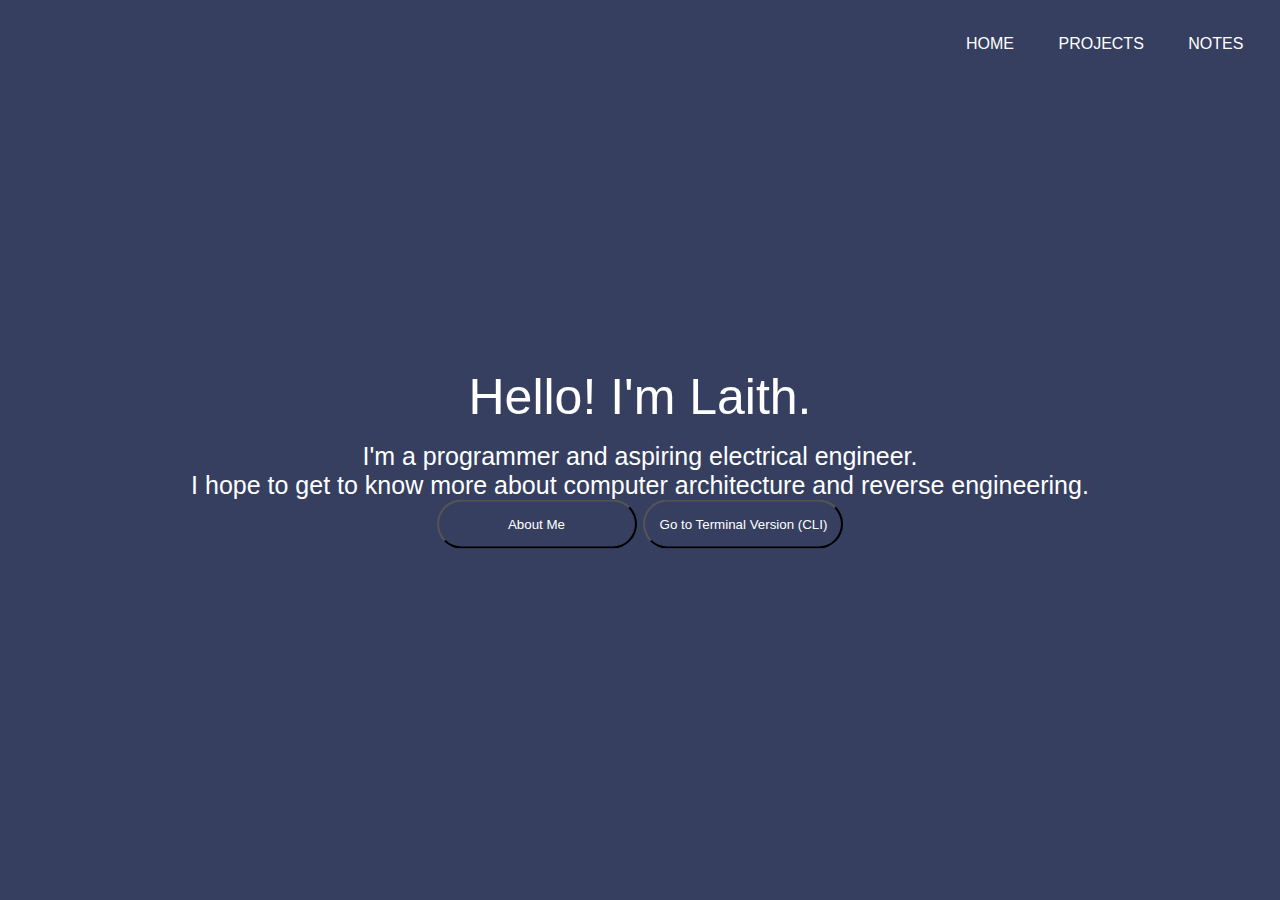
==== index.html @ bb85a42e "Added style.css file, completed basic look." ====
<!-- TODO:
- Add gradient background (preferably something to do with electrical engineering, linux, notes, or programming)
- Make the buttons look nice
- Find a nice font
- Add a page for the home, project, notes, and Contact. 
- Be able to scroll down to about me (with button bc it looks nicer and makes the website look good)
-->


<!DOCTYPE html>
<html>
    <head>
        
        <title> Portfolio </title>
        <link rel="stylesheet" href="style.css"

    </head>

    <body>

        <div class="banner">
            <div class="navbar">
                <ul>
                    <li><a href="#">Home</a></li>
                    <li><a href="#">Projects</a></li>
                    <li><a href="#">Notes</a></li>
                    <li><a href="#">Contact Me</a></li>
                </ul>
            </div>

            <div class="content">
                <h1><b>Hello! I'm Laith.</b></h1>
                <p>I'm a programmer and aspiring electrical engineer. 
                <br>I hope to get to know more about computer architecture and reverse engineering.</br></p>
                <div>
                    <button type="button"> <span></span>About Me</button>
                    <button type="button"><span></span>Go to Terminal Version (CLI)</button>
                </div>

            </div>

        </div>
       
    </body>

</html>
---- style.css ----
*{
    margin: 0;
    padding: 0;
    font-family: sans-serif;
}

.banner{
    width:100%;
    height: 100vh;
    background-color:#363F5F;
    font-family: sans-serif;
}

.navbar{
    width:85%;
    margin:auto;
    padding: 35px 0;
    display: flex;
    align-items:center;
    justify-content: space-between;
}

.navbar ul li {
    list-style: none;
    display: inline-block;
    left: 850px;
    margin: 0 20px;
    position: relative;

}

.navbar ul li a {
    text-decoration: none;
    color: #fff;
    text-transform: uppercase;

}

.navbar ul li::after{
    content:'';
    height:3px;
    width: 0%;
    background:#009688;
    position: absolute;
    left: 0;
    bottom: 0;
    transition: 0.5s;
}

.navbar ul li:hover::after{
    width:100%;

}

.content{
    font-family: Trebuchet, sans-serif;
    width:100%;
    position:absolute;
    top:50%;
    transform:translateY(-50%);
    text-align: center;
    color: #fff;
    font-size:25px;
}

.content h1{
    margin: 20px auto;
    font-weight: 100;
    line-height: 50px;
    font-family: Trebuchet, sans-serif;

}

button{
    width:200px;
    padding: 15px 0;
    text-align: center;
    border-radius: 25px;
    font-weight: 2px solid #009688;
    background: transparent;
    color:white;
    cursor: pointer;
    position: relative;
    overflow: hidden;
}

span{
    background:#009688;
    height:100%;
    width:0;
    border-radius: 25px;
    position: absolute;
    left: 0;
    bottom: 0;
    z-index: -1;
    transition:0.5s;

}

button:hover span{
    width:100%;
}

button:hover{
    border:none;
}
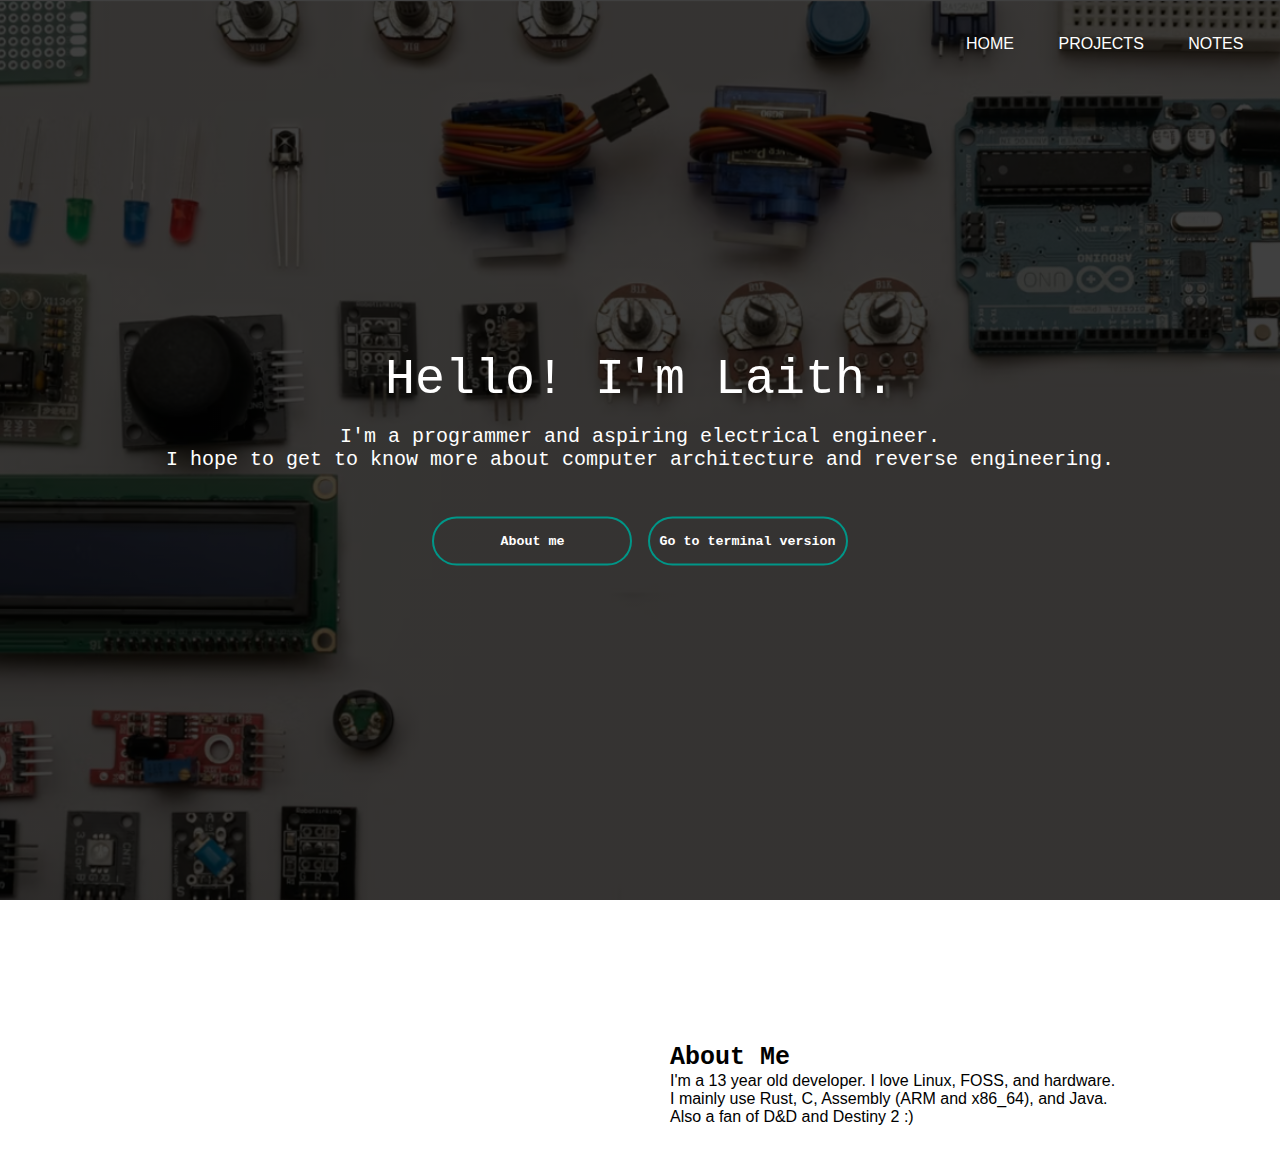
==== commit 61d9f1ee: "Added about me (just basic html right now), fixed buttons, and fixed font + background." ====
--- a/index.html
+++ b/index.html
@@ -1,7 +1,7 @@
 <!-- TODO:
-- Add gradient background (preferably something to do with electrical engineering, linux, notes, or programming)
-- Make the buttons look nice
-- Find a nice font
+- [done] Add gradient background (preferably something to do with electrical engineering, linux, notes, or programming)
+- [done] Make the buttons look nice
+- [done] Find a nice font
 - Add a page for the home, project, notes, and Contact. 
 - Be able to scroll down to about me (with button bc it looks nicer and makes the website look good)
 -->
@@ -12,6 +12,7 @@
     <head>
         
         <title> Portfolio </title>
+        <meta name="Description" content="Personal website/portfolio.">
         <link rel="stylesheet" href="style.css"
 
     </head>
@@ -31,15 +32,33 @@
             <div class="content">
                 <h1><b>Hello! I'm Laith.</b></h1>
                 <p>I'm a programmer and aspiring electrical engineer. 
-                <br>I hope to get to know more about computer architecture and reverse engineering.</br></p>
+                <br>I hope to get to know more about computer architecture and reverse engineering.</br>
+                <br></br></p>
                 <div>
-                    <button type="button"> <span></span>About Me</button>
-                    <button type="button"><span></span>Go to Terminal Version (CLI)</button>
+                    <button type="button"> <span></span>About me</button>
+                    <button type="button"><span></span>Go to terminal version</button>
                 </div>
 
             </div>
 
         </div>
+
+        <div class="about">
+
+            <br></br>
+            <br></br>
+            <br></br>
+
+            <h1> About Me </h1>
+            
+            <p> I'm a 13 year old developer. I love Linux, FOSS, and hardware. 
+            <br>I mainly use Rust, C, Assembly (ARM and x86_64), and Java. </br> 
+                Also a fan of D&D and Destiny 2 :)</p>
+
+        </div>
+
+
+
        
     </body>
 
--- a/style.css
+++ b/style.css
@@ -1,14 +1,14 @@
 *{
     margin: 0;
     padding: 0;
-    font-family: sans-serif;
 }
 
 .banner{
     width:100%;
     height: 100vh;
-    background-color:#363F5F;
-    font-family: sans-serif;
+    background-image: linear-gradient(rgba(0,0,0,.75),rgba(0,0,0,.75)),url(background.jpg);
+    background-size: cover;
+    background-position: center;
 }
 
 .navbar{
@@ -18,6 +18,7 @@
     display: flex;
     align-items:center;
     justify-content: space-between;
+    font-family: sans-serif;
 }
 
 .navbar ul li {
@@ -26,6 +27,7 @@
     left: 850px;
     margin: 0 20px;
     position: relative;
+    font-family: sans-serif;
 
 }
 
@@ -33,6 +35,7 @@
     text-decoration: none;
     color: #fff;
     text-transform: uppercase;
+    font-family: sans-serif;
 
 }
 
@@ -45,6 +48,7 @@
     left: 0;
     bottom: 0;
     transition: 0.5s;
+    font-family: sans-serif;
 }
 
 .navbar ul li:hover::after{
@@ -53,7 +57,7 @@
 }
 
 .content{
-    font-family: Trebuchet, sans-serif;
+    font-family: monospace;
     width:100%;
     position:absolute;
     top:50%;
@@ -67,7 +71,13 @@
     margin: 20px auto;
     font-weight: 100;
     line-height: 50px;
-    font-family: Trebuchet, sans-serif;
+    font-family: monospace;
+
+}
+
+.content p{
+    font-family: monospace;
+    font-size:20px;
 
 }
 
@@ -76,12 +86,14 @@
     padding: 15px 0;
     text-align: center;
     border-radius: 25px;
-    font-weight: 2px solid #009688;
+    font-weight: bold;
+    border:2px solid #009688;
     background: transparent;
     color:white;
     cursor: pointer;
     position: relative;
     overflow: hidden;
+    font-family: monospace;
 }
 
 span{
@@ -94,6 +106,7 @@
     bottom: 0;
     z-index: -1;
     transition:0.5s;
+    font-family:monospace;
 
 }
 
@@ -103,4 +116,27 @@
 
 button:hover{
     border:none;
+}
+
+/* Past the banner */
+
+.about {
+    width:85%;
+    margin:auto;
+    padding: 35px 0;
+    align-items:center;
+    display: inline-block;
+    left: 650px;
+    margin: 0 20px;
+    position: relative;
+    
+}
+
+.about h1 {
+    font-size: 25px; 
+    font-family: monospace;
+}
+
+.about p {
+    font-family: sans-serif;
 }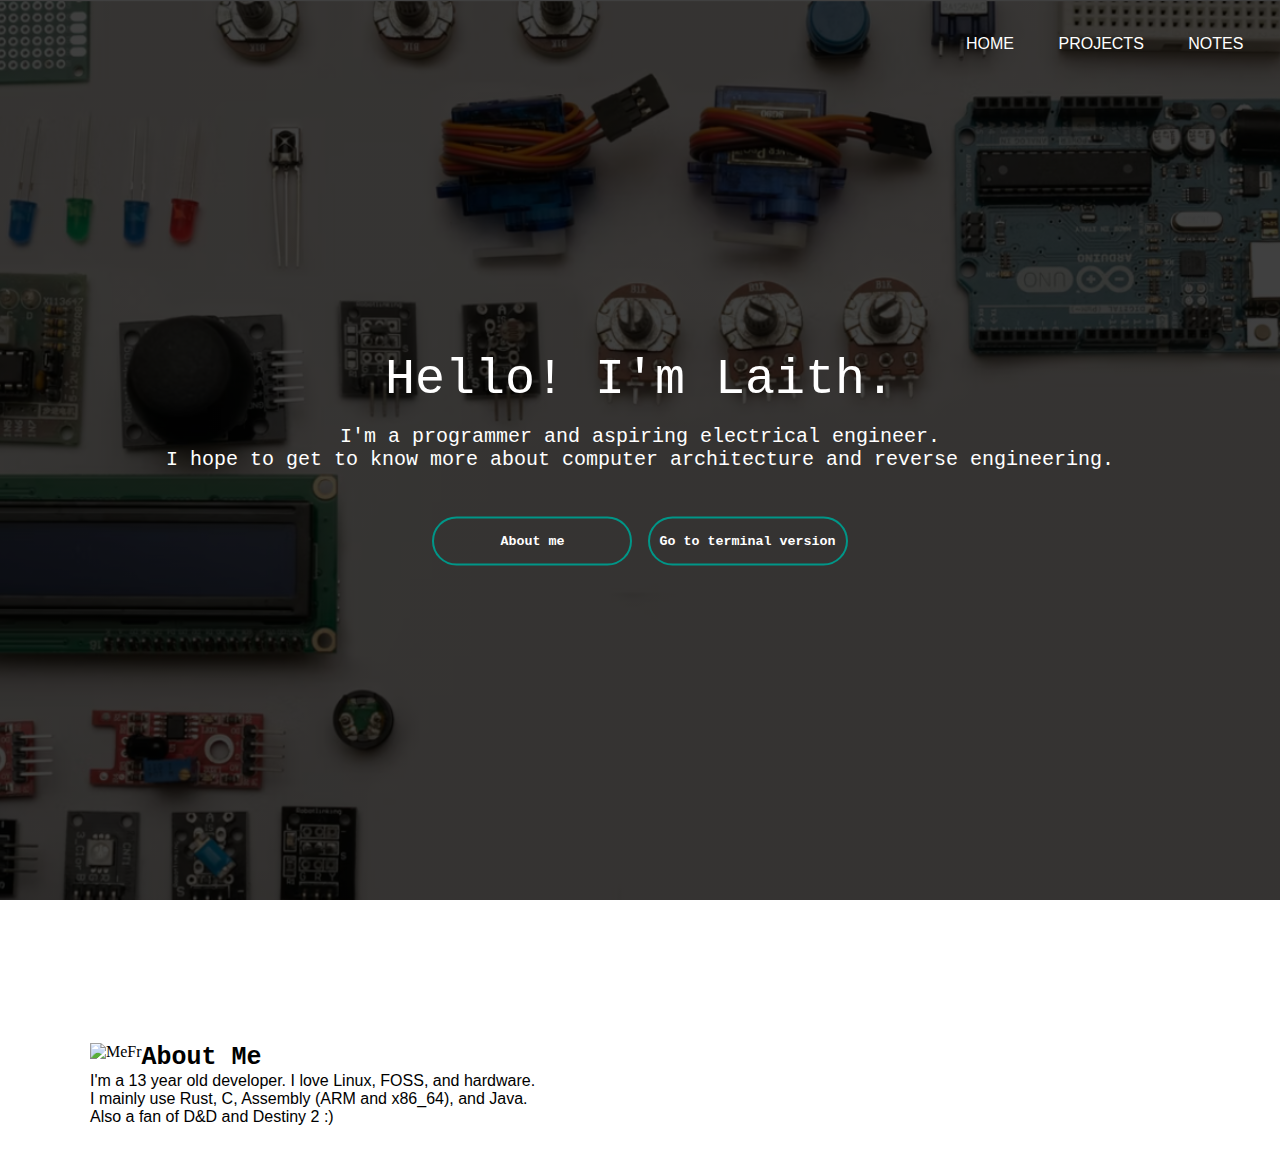
==== commit 234ff452: "added about me with pictures. I'd say this is the final for it." ====
--- a/index.html
+++ b/index.html
@@ -49,6 +49,8 @@
             <br></br>
             <br></br>
 
+            <img src="mefr.png" alt="MeFr">
+
             <h1> About Me </h1>
             
             <p> I'm a 13 year old developer. I love Linux, FOSS, and hardware. 
--- a/style.css
+++ b/style.css
@@ -6,9 +6,12 @@
 .banner{
     width:100%;
     height: 100vh;
-    background-image: linear-gradient(rgba(0,0,0,.75),rgba(0,0,0,.75)),url(background.jpg);
+    background-image: linear-gradient(rgba(0,0,0,.75),rgba(0,0,0,.75)),url(background.jpg); 
     background-size: cover;
     background-position: center;
+    -webkit-background-size: cover;
+    -moz-background-size: cover;
+    -o-background-size: cover;
 }
 
 .navbar{
@@ -126,7 +129,7 @@
     padding: 35px 0;
     align-items:center;
     display: inline-block;
-    left: 650px;
+    left: 70px;
     margin: 0 20px;
     position: relative;
     
@@ -139,4 +142,9 @@
 
 .about p {
     font-family: sans-serif;
+    right: 500px;
+}
+
+.about img {
+    float:left;
 }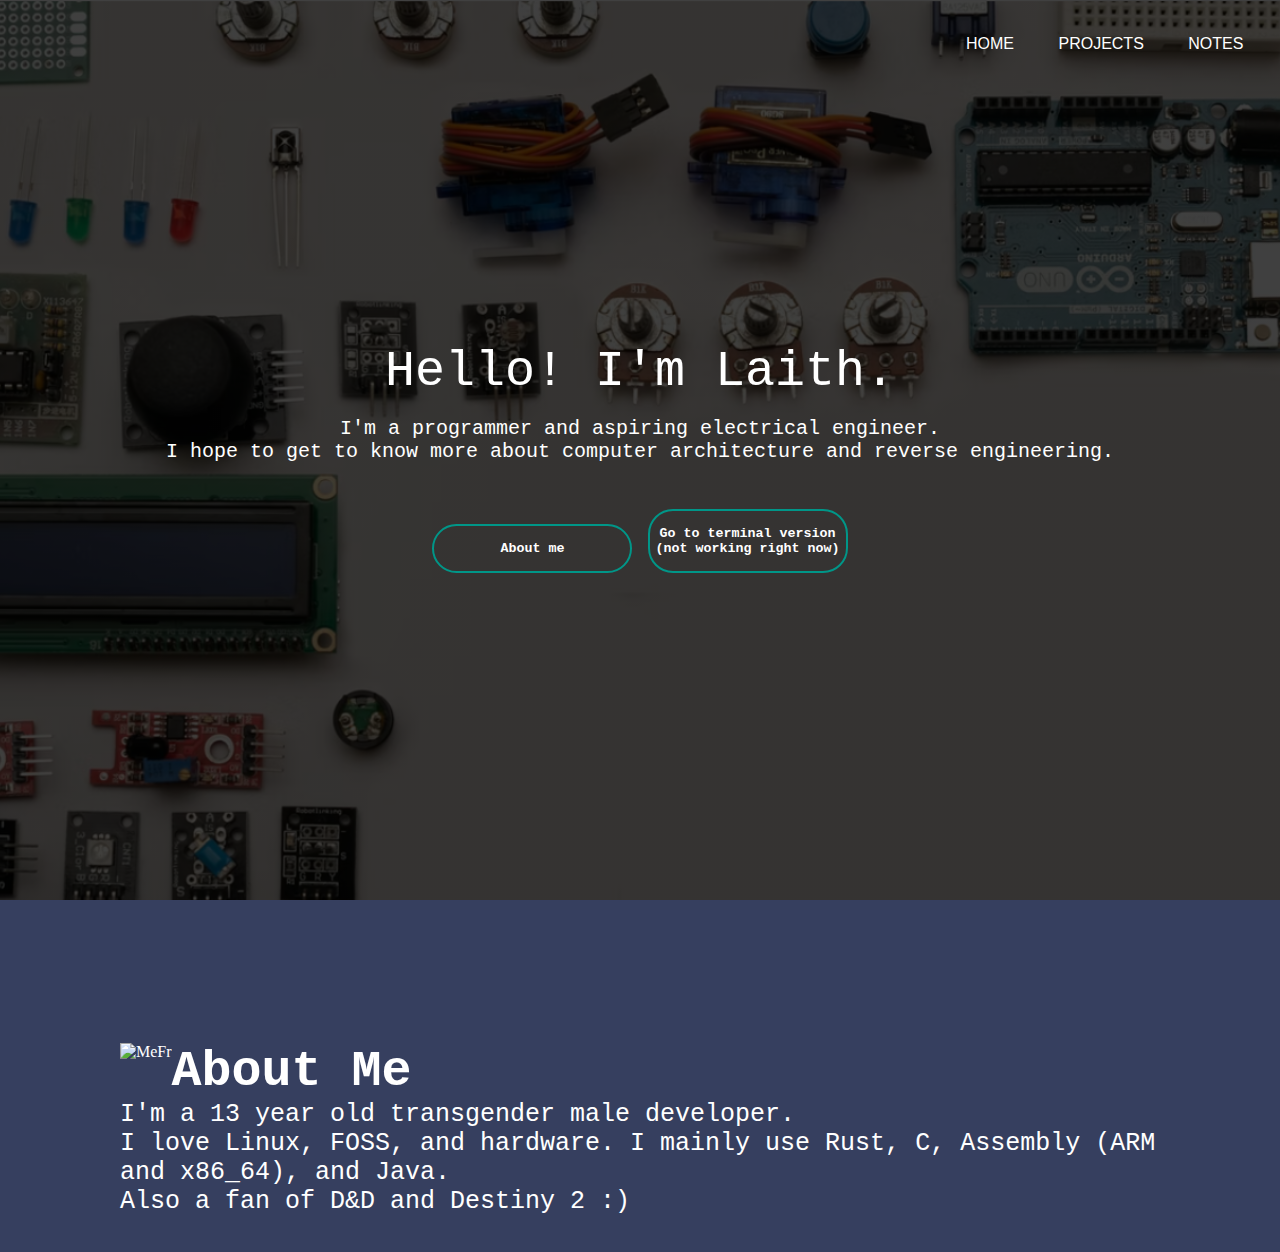
==== commit 5dbca4c1: "Added function to buttons, and added contacts. No content added to notes or projects, and fixed abou" ====
--- a/index.html
+++ b/index.html
@@ -2,8 +2,8 @@
 - [done] Add gradient background (preferably something to do with electrical engineering, linux, notes, or programming)
 - [done] Make the buttons look nice
 - [done] Find a nice font
-- Add a page for the home, project, notes, and Contact. 
-- Be able to scroll down to about me (with button bc it looks nicer and makes the website look good)
+- Add a page for the home [done], project [done], notes [done], and Contact[done]. 
+- Be able to scroll down to about me (with button bc it looks nicer and makes the website look good) [done]
 -->
 
 
@@ -18,14 +18,15 @@
     </head>
 
     <body>
+        
 
         <div class="banner">
             <div class="navbar">
                 <ul>
-                    <li><a href="#">Home</a></li>
-                    <li><a href="#">Projects</a></li>
-                    <li><a href="#">Notes</a></li>
-                    <li><a href="#">Contact Me</a></li>
+                    <li><a href="index.html">Home</a></li>
+                    <li><a href="projects.html">Projects</a></li>
+                    <li><a href="notes.html">Notes</a></li>
+                    <li><a href="contactme.html">Contact Me</a></li>
                 </ul>
             </div>
 
@@ -35,27 +36,28 @@
                 <br>I hope to get to know more about computer architecture and reverse engineering.</br>
                 <br></br></p>
                 <div>
-                    <button type="button"> <span></span>About me</button>
-                    <button type="button"><span></span>Go to terminal version</button>
+                    <button type="button" onclick="location.href='#aboutme'"> <span></span>About me</button>
+                    <button type="button"><span></span>Go to terminal version (not working right now)</button>
                 </div>
 
             </div>
 
         </div>
 
-        <div class="about">
+        <div class="about" id="aboutme">
 
             <br></br>
             <br></br>
             <br></br>
 
-            <img src="mefr.png" alt="MeFr">
+            <img src="mefrtrans.jpg" alt="MeFr">
 
             <h1> About Me </h1>
             
-            <p> I'm a 13 year old developer. I love Linux, FOSS, and hardware. 
-            <br>I mainly use Rust, C, Assembly (ARM and x86_64), and Java. </br> 
-                Also a fan of D&D and Destiny 2 :)</p>
+            <p> I'm a 13 year old transgender male developer. 
+            <br>I love Linux, FOSS, and hardware. I mainly use Rust, C, 
+              Assembly (ARM and x86_64), and Java. </br> Also a fan of D&D and Destiny 2 :)</p>
+             
 
         </div>
 
--- a/style.css
+++ b/style.css
@@ -129,22 +129,35 @@
     padding: 35px 0;
     align-items:center;
     display: inline-block;
-    left: 70px;
+    left: 100px;
     margin: 0 20px;
     position: relative;
+    color:white;
     
 }
 
 .about h1 {
-    font-size: 25px; 
+    font-size: 50px; 
     font-family: monospace;
 }
 
 .about p {
-    font-family: sans-serif;
-    right: 500px;
+    font-family: monospace;
+    font-size: 25px;
+    right: 200px;
 }
 
 .about img {
     float:left;
+}
+
+body {    
+   background:#363F5F;
+   
+
+}
+
+html {
+    height: 100%;
+    scroll-behavior: smooth;  
 }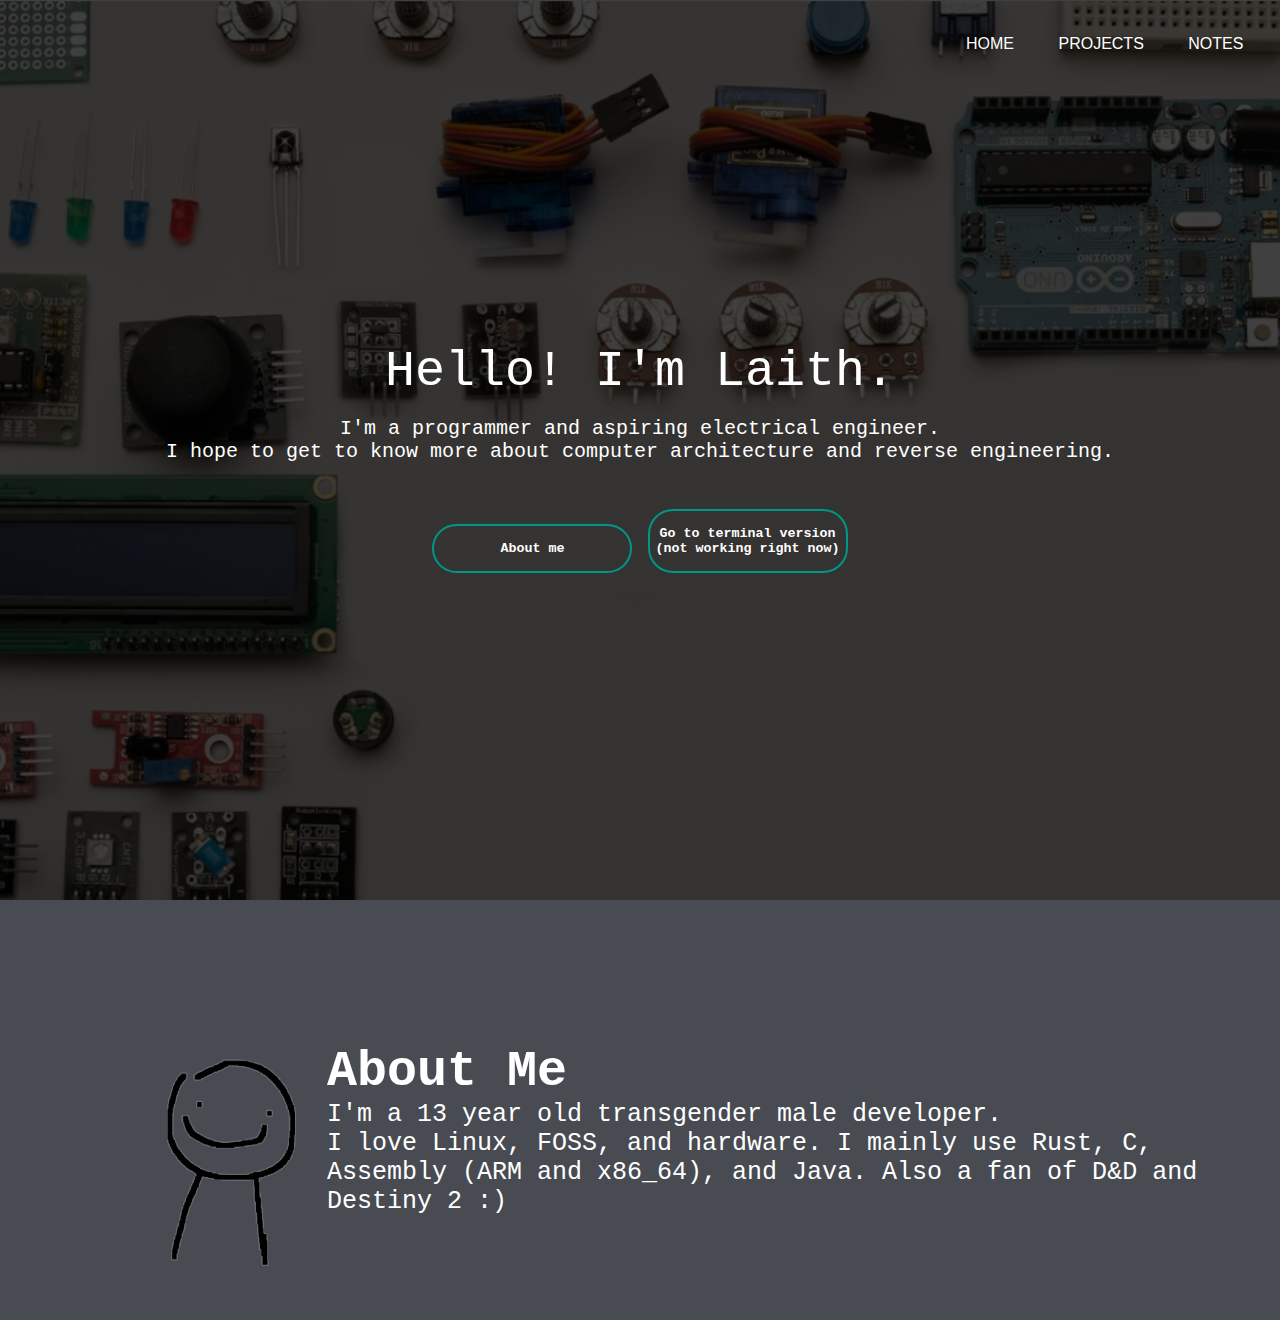
==== commit d3151c10: "Changed color of website" ====
--- a/index.html
+++ b/index.html
@@ -2,8 +2,10 @@
 - [done] Add gradient background (preferably something to do with electrical engineering, linux, notes, or programming)
 - [done] Make the buttons look nice
 - [done] Find a nice font
-- Add a page for the home [done], project [done], notes [done], and Contact[done]. 
+- [done] Add a page for the home [done], project [done], notes [done], and Contact[done]. 
 - Be able to scroll down to about me (with button bc it looks nicer and makes the website look good) [done]
+- [done]Test out colorschemes for website
+- Add notes and projects
 -->
 
 
@@ -12,6 +14,9 @@
     <head>
         
         <title> Portfolio </title>
+        <meta name="author" content="Laith Ghandour">
+        <meta name="keywords" content="personal website, portfolio, programming, electrical engineering">
+        <meta name="viewport" content="width=device-width, initial-scale=1.0">
         <meta name="Description" content="Personal website/portfolio.">
         <link rel="stylesheet" href="style.css"
 
@@ -56,7 +61,7 @@
             
             <p> I'm a 13 year old transgender male developer. 
             <br>I love Linux, FOSS, and hardware. I mainly use Rust, C, 
-              Assembly (ARM and x86_64), and Java. </br> Also a fan of D&D and Destiny 2 :)</p>
+              Assembly (ARM and x86_64), and Java.  Also a fan of D&D and Destiny 2 :) <br></p>
              
 
         </div>
--- a/style.css
+++ b/style.css
@@ -152,7 +152,7 @@
 }
 
 body {    
-   background:#363F5F;
+   background:#484B52;
    
 
 }
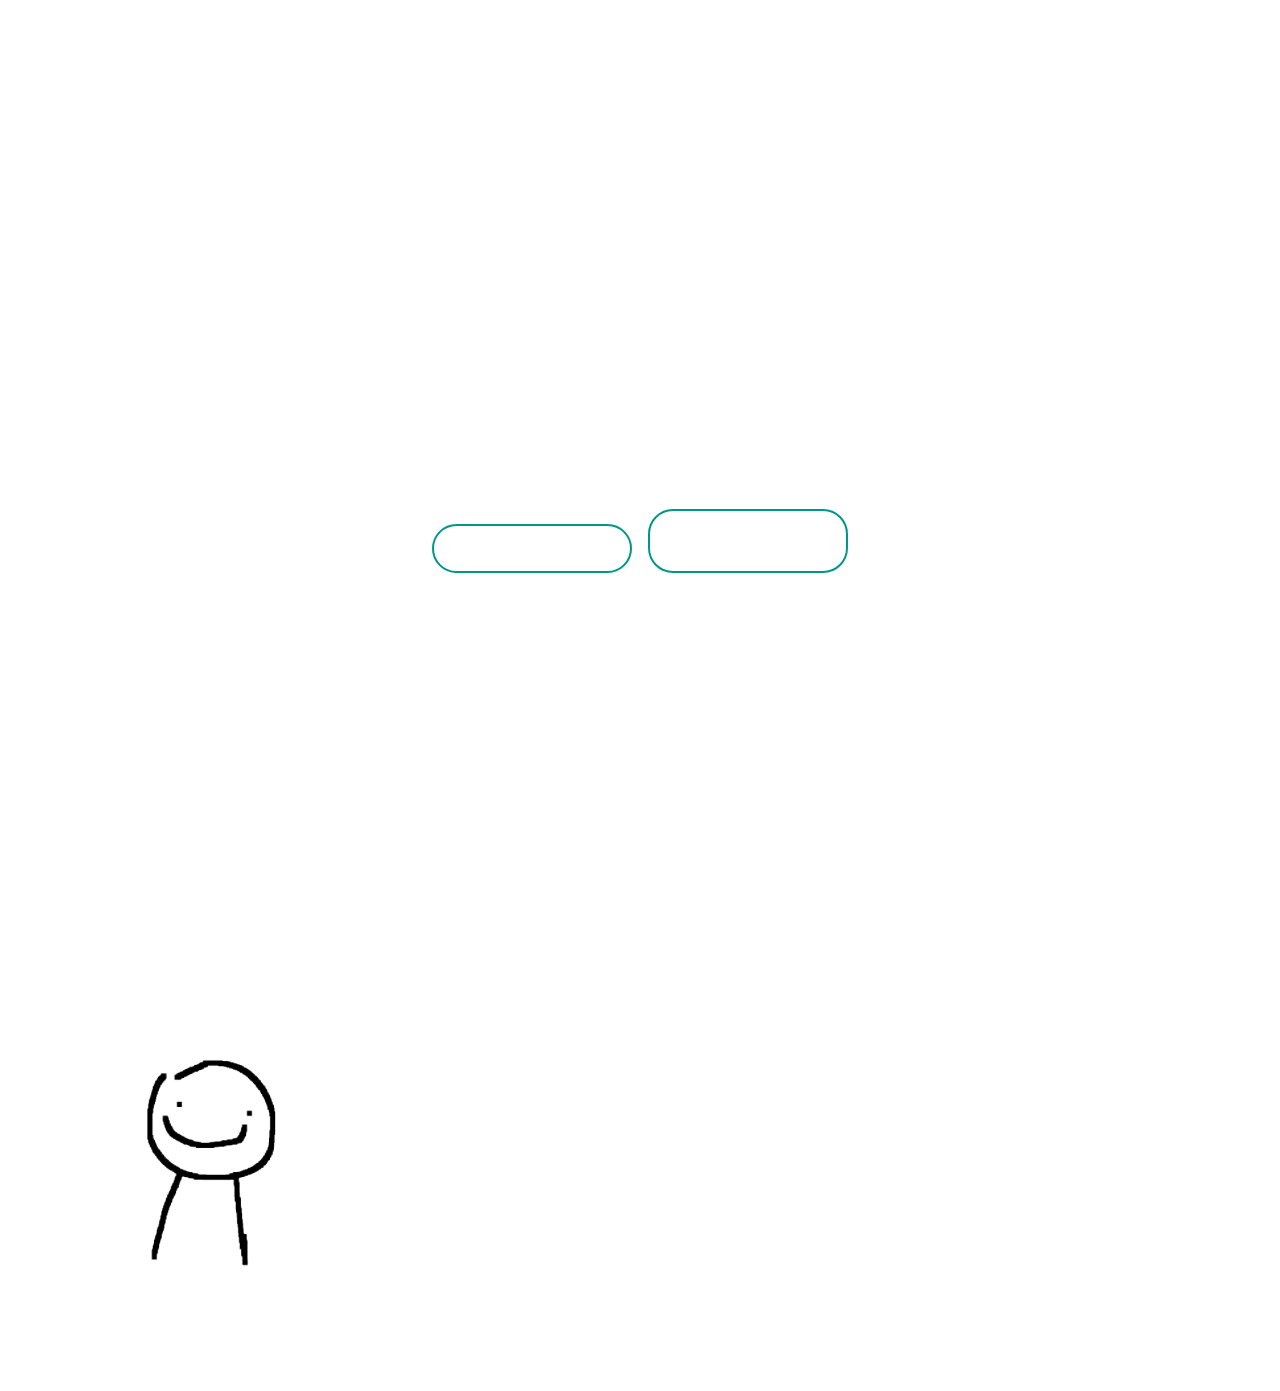
==== commit f27ba49b: "added new background, updated about me. TODO: Fix size of div, add blog to portfolio." ====
--- a/index.html
+++ b/index.html
@@ -32,6 +32,7 @@
                     <li><a href="projects.html">Projects</a></li>
                     <li><a href="notes.html">Notes</a></li>
                     <li><a href="contactme.html">Contact Me</a></li>
+                    <li><a href="blogs.html">Blogs</a><li>
                 </ul>
             </div>
 
@@ -59,9 +60,12 @@
 
             <h1> About Me </h1>
             
-            <p> I'm a 13 year old transgender male developer. 
-            <br>I love Linux, FOSS, and hardware. I mainly use Rust, C, 
-              Assembly (ARM and x86_64), and Java.  Also a fan of D&D and Destiny 2 :) <br></p>
+            <p> I'm a 13 year old transgender male developer with a deep passion for computer science, specifically low-level programming.
+            I specialize in C++, C, Rust, Assembly (Mostly ARM, x86_64, and 6502), and JS/HTML/CSS. I use C++ and Rust to create amazing desktop applications, and JS/HTML/CSS to teach
+            what there is to know about low-level programming. I run blogs about my programming journey, and also just my daily life!
+            
+                <br>Other than programming, I'm interested in lots of different games and skills! I love D&D, badminton, and biking. </br>
+            </p>
              
 
         </div>
--- a/style.css
+++ b/style.css
@@ -6,7 +6,7 @@
 .banner{
     width:100%;
     height: 100vh;
-    background-image: linear-gradient(rgba(0,0,0,.75),rgba(0,0,0,.75)),url(background.jpg); 
+    background-image: url(subtle-prism.png); 
     background-size: cover;
     background-position: center;
     -webkit-background-size: cover;
@@ -27,7 +27,7 @@
 .navbar ul li {
     list-style: none;
     display: inline-block;
-    left: 850px;
+    left: 750px;
     margin: 0 20px;
     position: relative;
     font-family: sans-serif;
@@ -125,12 +125,12 @@
 
 .about {
     width:85%;
+    height:100px;
     margin:auto;
     padding: 35px 0;
     align-items:center;
     display: inline-block;
     left: 100px;
-    margin: 0 20px;
     position: relative;
     color:white;
     
@@ -138,13 +138,17 @@
 
 .about h1 {
     font-size: 50px; 
+    align-items: center;
+    display:inline-block;
+    left: 100px;
+    margin: 0 300px;
     font-family: monospace;
 }
 
 .about p {
     font-family: monospace;
     font-size: 25px;
-    right: 200px;
+    align-items: center;
 }
 
 .about img {
@@ -152,12 +156,11 @@
 }
 
 body {    
-   background:#484B52;
-   
+background-image:url(subtle-prism.png); 
 
 }
 
 html {
     height: 100%;
-    scroll-behavior: smooth;  
-}+    scroll-behavior: smooth; 
+}
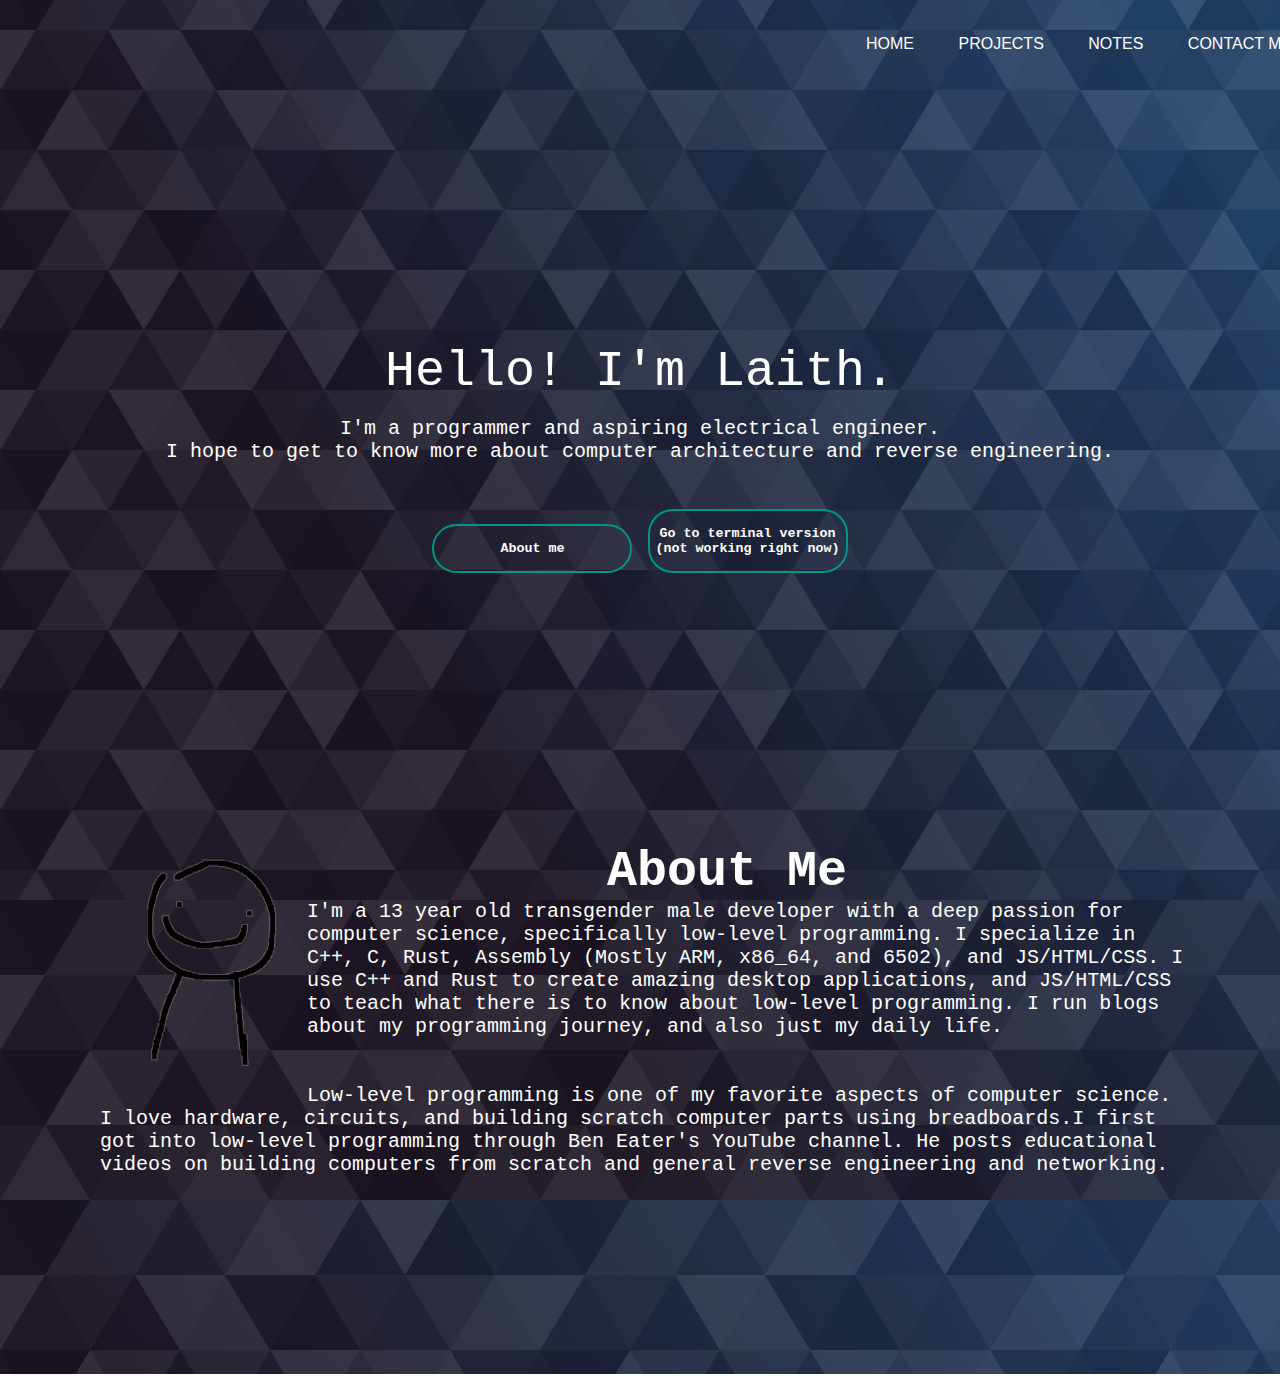
==== commit 84953494: "Fixed about me. TODO: add blog website" ====
--- a/index.html
+++ b/index.html
@@ -62,9 +62,11 @@
             
             <p> I'm a 13 year old transgender male developer with a deep passion for computer science, specifically low-level programming.
             I specialize in C++, C, Rust, Assembly (Mostly ARM, x86_64, and 6502), and JS/HTML/CSS. I use C++ and Rust to create amazing desktop applications, and JS/HTML/CSS to teach
-            what there is to know about low-level programming. I run blogs about my programming journey, and also just my daily life!
+            what there is to know about low-level programming. I run blogs about my programming journey, and also just my daily life. 
+
+                <br>                         </br>
             
-                <br>Other than programming, I'm interested in lots of different games and skills! I love D&D, badminton, and biking. </br>
+                <br>Low-level programming is one of my favorite aspects of computer science. I love hardware, circuits, and building scratch computer parts using breadboards.I first got into low-level programming through Ben Eater's YouTube channel. He posts educational videos on building computers from scratch and general reverse engineering and networking.</br>
             </p>
              
 
--- a/style.css
+++ b/style.css
@@ -131,6 +131,7 @@
     align-items:center;
     display: inline-block;
     left: 100px;
+    bottom: 200px;
     position: relative;
     color:white;
     
@@ -147,7 +148,7 @@
 
 .about p {
     font-family: monospace;
-    font-size: 25px;
+    font-size: 20px;
     align-items: center;
 }
 
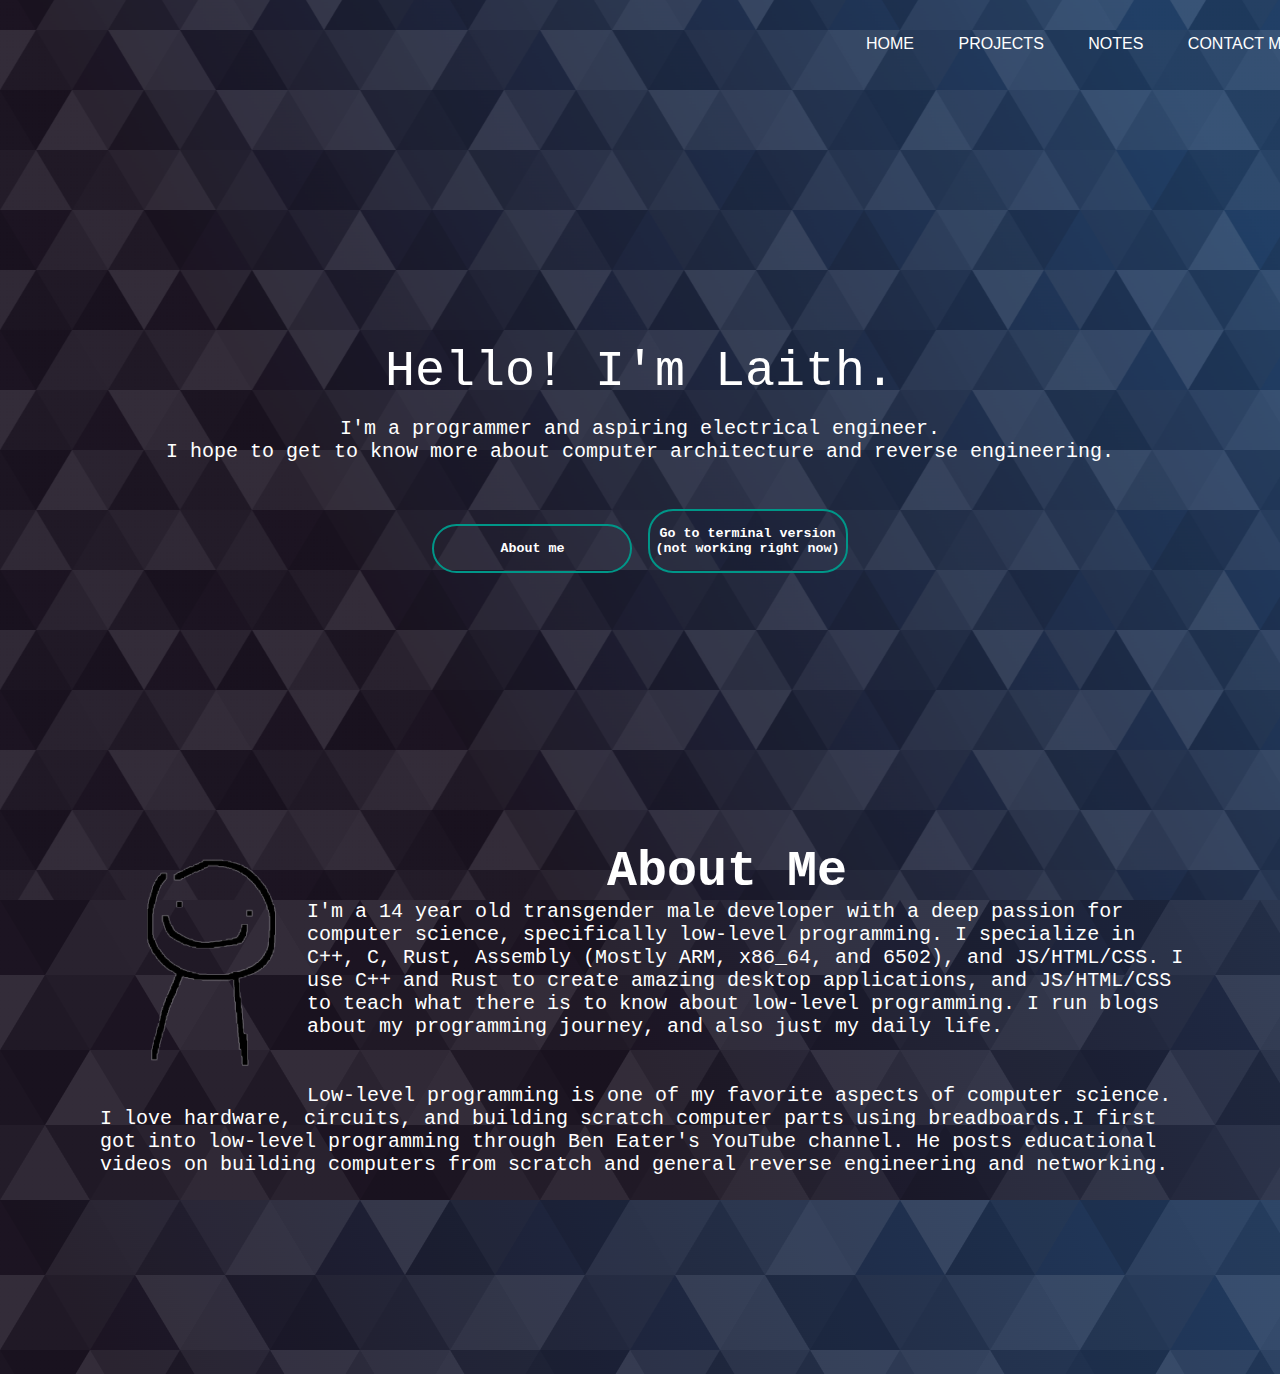
==== commit 986912da: "Update index.html" ====
--- a/index.html
+++ b/index.html
@@ -60,7 +60,7 @@
 
             <h1> About Me </h1>
             
-            <p> I'm a 13 year old transgender male developer with a deep passion for computer science, specifically low-level programming.
+            <p> I'm a 14 year old transgender male developer with a deep passion for computer science, specifically low-level programming.
             I specialize in C++, C, Rust, Assembly (Mostly ARM, x86_64, and 6502), and JS/HTML/CSS. I use C++ and Rust to create amazing desktop applications, and JS/HTML/CSS to teach
             what there is to know about low-level programming. I run blogs about my programming journey, and also just my daily life. 
 
